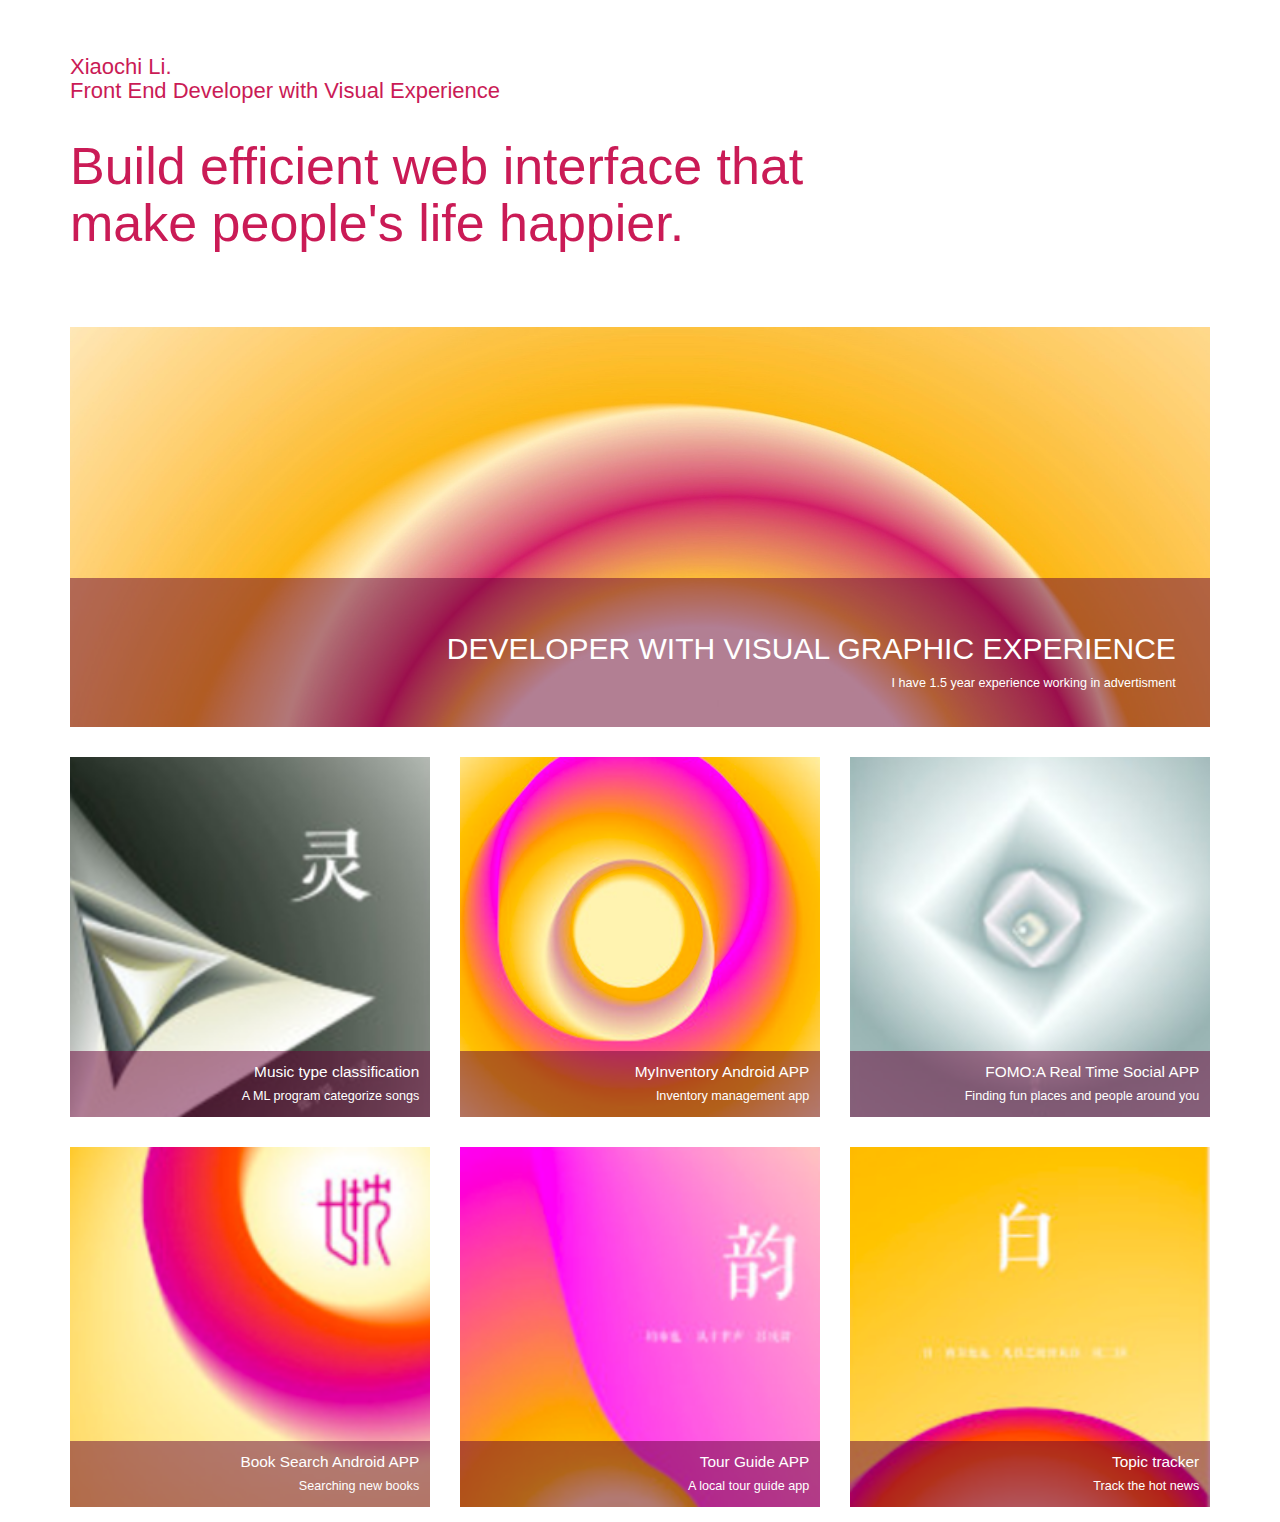
==== public/index.html @ df926b0d "feat: deploy on firebase" ====
<!DOCTYPE html>
<html>

<head>
  <title>Xiaochi Li's Portfolio</title>
  <meta charset="utf-8">
  <meta name="viewport" content="width=device-width, initial-scale=1.0">
  <link rel="stylesheet" type="text/css" href="css/styleSheet.css">
  <link rel="stylesheet" type="text/css" href="css/bootstrap.min.css">
  <link rel="stylesheet" type="text/css" href="node_modules/normalize.css/normalize.css">
  <script type="text/javascript" src="js/jquery-3.2.1.min.js"></script>
  <script type="text/javascript" src="js/js.js"></script>
</head>

<body class="container">
  <header class="row">
    <div class="col-xs-12">
      <h1 class="head-name">Xiaochi Li.
        <br>
        Front End Developer with Visual Experience
      </h1>
    </div>

    <div class="col-xs-12">
      <h2 class="head-intro">Build efficient web interface that make people's life happier.</h2>
    </div>
  </header>

  <div class="row">
    <div class=" col-xs-12  ">
      <div class="project">
        <div class="main">
          <img src="img/main_figure.jpg" alt="main_project">
        </div>
        <div class="info">
          <h2 id="mainImgH">DEVELOPER WITH VISUAL GRAPHIC EXPERIENCE</h2>
          <p class="imageP">I have 1.5 year experience working in advertisment</p>
        </div>
      </div>

    </div>

    <section class=" col-xs-12 col-sm-6 col-md-4 col-lg-4 ">
      <div class="project">
        <img src="img/work1.png " alt="music type classification ">
        <div class="info ">
          <a href="https://github.com/Xiaochi-Li/Music_type_classification ">Music type classification</a>
          <p class="imageP ">A ML program categorize songs</p>
        </div>
      </div>
    </section>

    <!-- Add the extra clearfix for only the required viewport -->
    <!-- <div class="clearfix visible-xs-block"></div> -->

    <section class="col-xs-12 col-sm-6 col-md-4 col-lg-4 ">
      <div class="project">
        <img src="img/work2.png " alt="My inventory app ">
        <div class="info ">
          <a href="https://github.com/Xiaochi-Li/MyInventory ">MyInventory Android APP</a>
          <p class="imageP ">Inventory management app</p>
        </div>

    </section>

    <section class=" col-xs-12 col-sm-6 col-md-4 col-lg-4 ">
      <div class="project">
        <img src="img/work3.png " alt="real social app ">
        <div class="info ">
          <a href=" ">FOMO:A Real Time Social APP</a>
          <p class="imageP ">Finding fun places and people around you</p>
        </div>
      </div>

    </section>

    <section class=" col-xs-12 col-sm-6 col-md-4 col-lg-4 ">
      <div class="project">
        <img src="img/work4.png " alt="Book Search app ">
        <div class="info ">
          <a href="https://github.com/Xiaochi-Li/BookSearchApp ">Book Search Android APP</a>
          <p class="imageP ">Searching new books</p>
        </div>
      </div>

    </section>

    <section class=" col-xs-12 col-sm-6 col-md-4 col-lg-4 ">
      <div class="project">
        <img class="rounded" src="img/work5.png " alt="Tour guide app ">
        <div class="info ">
          <a href="https://github.com/Xiaochi-Li/tourguide ">Tour Guide APP</a>
          <p class="imageP ">A local tour guide app</p>
        </div>
      </div>

    </section>

    <section class=" col-xs-12 col-sm-6 col-md-4 col-lg-4 ">
      <div class="project">
        <img class="rounded" src="img/work6.png " alt="Topic tracker ">
        <div class="info ">
          <a href="https://github.com/Xiaochi-Li/TopicTracker ">Topic tracker</a>
          <p class="imageP ">Track the hot news</p>
        </div>
      </div>
    </section>

    </div>


    <!-- <div class="devider "> -->
  </div>

  <footer></footer>
</body>

</html>
---- public/css/styleSheet.css ----
/*color:
pink:CA1B56
dark red:97536C
purple :D226FD
green yellow:F7FD65
deep yellow:CAB90A
*/


html {
  position:relative;
  box-sizing:content-box;
}

*, *:before, *:after {
  box-sizing: inherit;
}

h1, h2, h3, h4, h5, h6 {
    font-family: 'AG',-apple-system,BlinkMacSystemFont,'helvetica neue',helvetica,ubuntu,roboto,noto,'segoe ui',arial,sans-serif;
  }

body {
  font-family: Tahoma, Geneva, sans-serif;
  color: #2d3c49;
  width: 80%;
  margin-left: auto;
  margin-right: auto;
}

header{
  margin-top:40px;
   color:#CA1B56;
}

.head-name{
  font-size: 18px;
}

.head-intro{
  font-size: 30px;
  margin-bottom: 30px;
}

.main{
  max-height : 400px;
  overflow: hidden;
  position: relative;
}
.main img{
  min-width: 100%;
}

#main-project{
  height: 400px;
}


img {
  width: 100%;
}

.info {
  background-color: rgba(102, 0, 51,0.5);
  color: #fff;
  position: absolute;
  bottom: 0;
  left: 0;
  padding: 3%;
  height:15%;
  width: 100%;
  height: auto;
  vertical-align: bottom;
  text-align: right;
}

#featuredWork {
  margin-top: 10px;
}

.info h2 {
    font-weight: normal;
}

.info a {
  font-size: 1.1em;
}

a:link {
  text-decoration: none;
  cursor: auto;
  color:white;
}

a:visited {
    color: #fff0b3;
}

a:hover {
    color: hotpink;
}

.info p {
  -webkit-margin-before: 5px;
  font-size: 0.9em;
  -webkit-margin-after: 0px;
}

h1 {
  -webkit-margin-before: 0px;
-webkit-margin-after: 0px;
}

.project{
  margin: 15px 0 15px;
  position: relative;
}

.works {
  width: 100%;
  margin-bottom: 5px;
}

.works img {
  width: 100%;
  height: auto;
}


/* Extra small devices (phones, less than 768px) */
/* No media query since this is the default in Bootstrap */

/* Small devices (tablets, 768px and up) */
@media (min-width: 768px) {
  .head-name{
    font-size: 18px;
  }

  .head-intro{
    font-size: 36px;
    max-width: 70%;
    margin-bottom: 60px;
  }
}

/* Medium devices (desktops, 992px and up) */
@media (min-width: 992px) {
  .head-name{
    font-size: 22px;
  }

  .head-intro{
    font-size: 45px;
    max-width: 70%;
    margin-bottom: 60px;
  }
}

/* Large devices (large desktops, 1200px and up) */
@media (min-width: 1200px) {
  .head-name{
    font-size: 22px;
  }

  .head-intro{
    font-size: 52px;
    max-width: 70%;
    margin-bottom: 60px;
  }
}
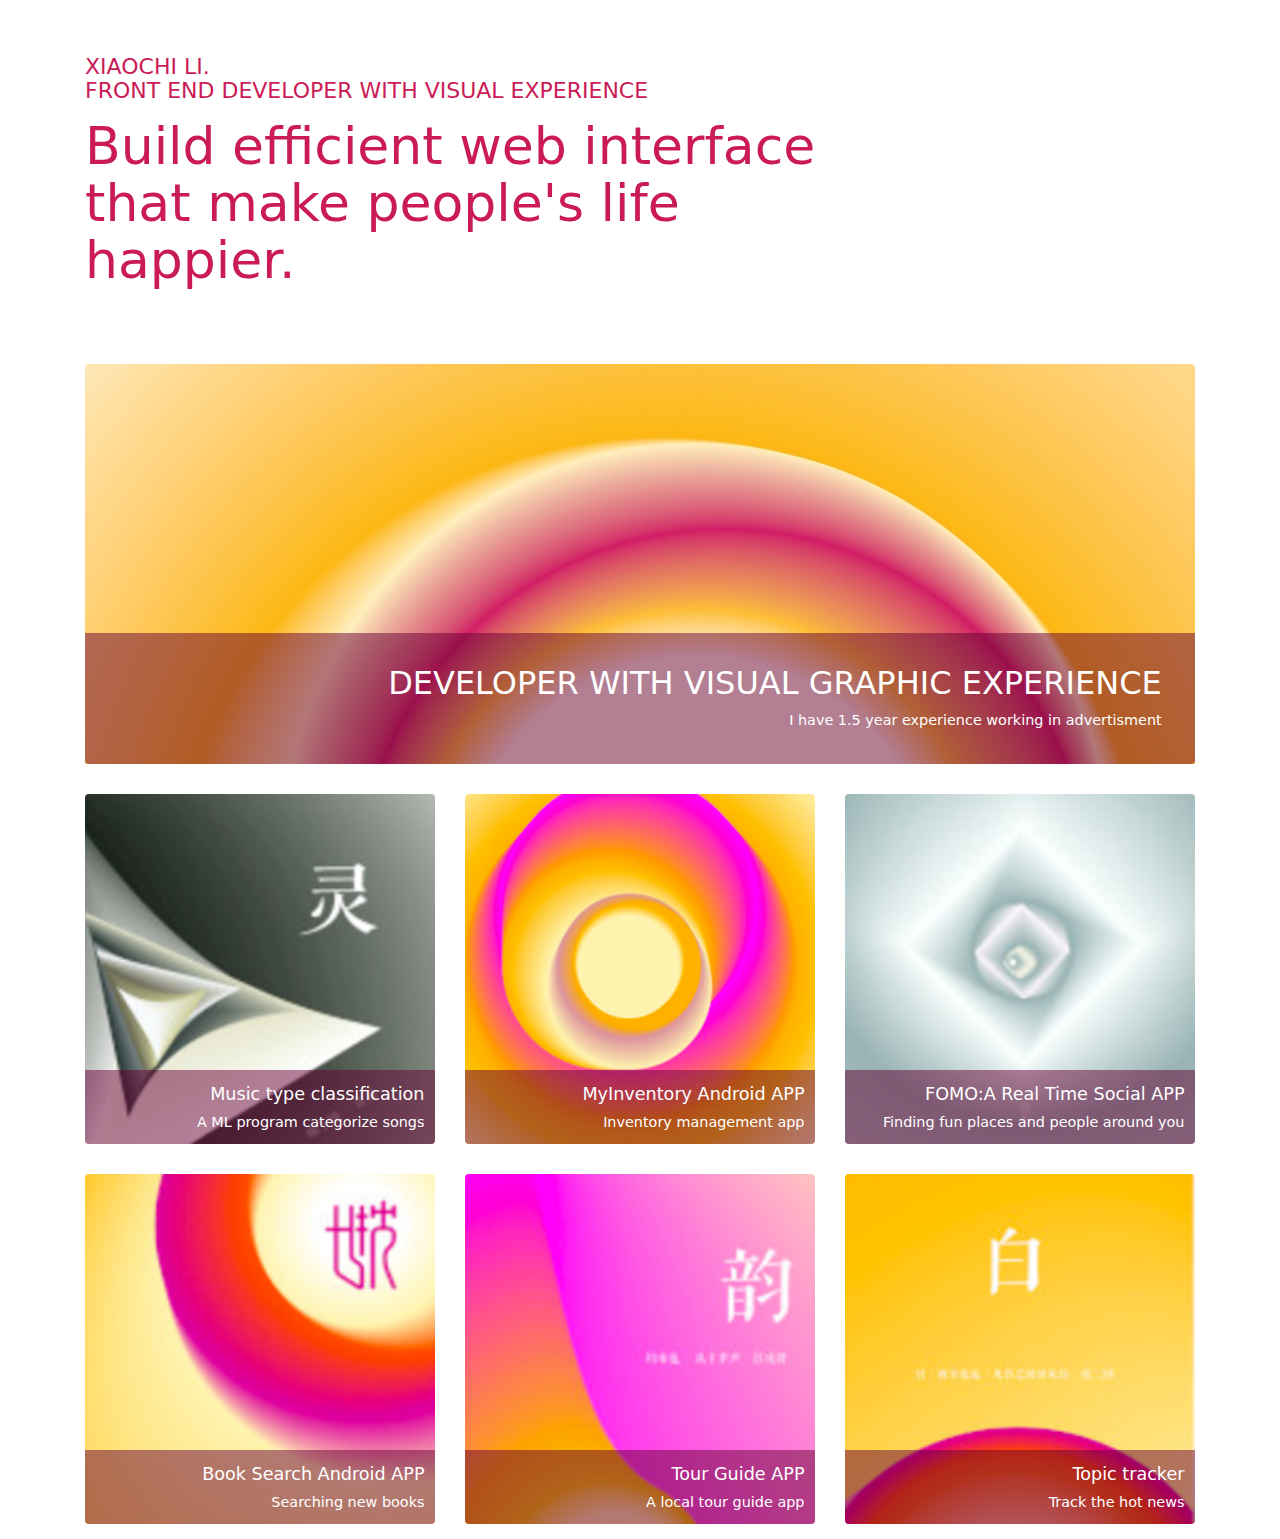
==== commit de36bfce: "fix: major pics align with small pics grids" ====
--- a/public/index.html
+++ b/public/index.html
@@ -1,5 +1,5 @@
 <!DOCTYPE html>
-<html>
+<html lang="en">
 
 <head>
   <title>Xiaochi Li's Portfolio</title>
@@ -14,36 +14,35 @@
 
 <body class="container">
   <header class="row">
-    <div class="col-xs-12">
-      <h1 class="head-name">Xiaochi Li.
+    <div class="col-xs-12 col-sm-12 col-md-12 col-lg-12">
+      <h1 class="head-name text-uppercase text-left">Xiaochi Li.
         <br>
         Front End Developer with Visual Experience
       </h1>
     </div>
 
-    <div class="col-xs-12">
-      <h2 class="head-intro">Build efficient web interface that make people's life happier.</h2>
+    <div class="col-xs-12 col-sm-12 col-md-12 col-lg-12">
+      <h2 class="head-intro text-left">Build efficient web interface that make people's life happier.</h2>
     </div>
   </header>
 
   <div class="row">
-    <div class=" col-xs-12  ">
+    <div class=" col-xs-12 col-sm-12 col-md-12 col-lg-12">
       <div class="project">
         <div class="main">
-          <img src="img/main_figure.jpg" alt="main_project">
+          <img class="rounded img-fluid project-image" src="img/main_figure.jpg" alt="main_project">
         </div>
-        <div class="info">
+        <div class="info rounded-bottom">
           <h2 id="mainImgH">DEVELOPER WITH VISUAL GRAPHIC EXPERIENCE</h2>
           <p class="imageP">I have 1.5 year experience working in advertisment</p>
         </div>
       </div>
-
     </div>
 
     <section class=" col-xs-12 col-sm-6 col-md-4 col-lg-4 ">
       <div class="project">
-        <img src="img/work1.png " alt="music type classification ">
-        <div class="info ">
+        <img class="rounded img-fluid project-image" src="img/work1.png " alt="music type classification ">
+        <div class="info rounded-bottom">
           <a href="https://github.com/Xiaochi-Li/Music_type_classification ">Music type classification</a>
           <p class="imageP ">A ML program categorize songs</p>
         </div>
@@ -55,60 +54,53 @@
 
     <section class="col-xs-12 col-sm-6 col-md-4 col-lg-4 ">
       <div class="project">
-        <img src="img/work2.png " alt="My inventory app ">
-        <div class="info ">
+        <img class="rounded img-fluid project-image" src="img/work2.png " alt="My inventory app ">
+        <div class="info rounded-bottom">
           <a href="https://github.com/Xiaochi-Li/MyInventory ">MyInventory Android APP</a>
           <p class="imageP ">Inventory management app</p>
         </div>
-
     </section>
 
     <section class=" col-xs-12 col-sm-6 col-md-4 col-lg-4 ">
       <div class="project">
-        <img src="img/work3.png " alt="real social app ">
-        <div class="info ">
+        <img class="rounded img-fluid project-image" src="img/work3.png " alt="real social app ">
+        <div class="info rounded-bottom">
           <a href=" ">FOMO:A Real Time Social APP</a>
           <p class="imageP ">Finding fun places and people around you</p>
         </div>
       </div>
-
     </section>
 
     <section class=" col-xs-12 col-sm-6 col-md-4 col-lg-4 ">
       <div class="project">
-        <img src="img/work4.png " alt="Book Search app ">
-        <div class="info ">
+        <img class="rounded img-fluid project-image" src="img/work4.png " alt="Book Search app ">
+        <div class="info rounded-bottom">
           <a href="https://github.com/Xiaochi-Li/BookSearchApp ">Book Search Android APP</a>
           <p class="imageP ">Searching new books</p>
         </div>
       </div>
-
     </section>
 
     <section class=" col-xs-12 col-sm-6 col-md-4 col-lg-4 ">
       <div class="project">
-        <img class="rounded" src="img/work5.png " alt="Tour guide app ">
-        <div class="info ">
+        <img class="rounded img-fluid project-image" src="img/work5.png " alt="Tour guide app ">
+        <div class="info rounded-bottom">
           <a href="https://github.com/Xiaochi-Li/tourguide ">Tour Guide APP</a>
           <p class="imageP ">A local tour guide app</p>
         </div>
       </div>
-
     </section>
 
     <section class=" col-xs-12 col-sm-6 col-md-4 col-lg-4 ">
       <div class="project">
-        <img class="rounded" src="img/work6.png " alt="Topic tracker ">
-        <div class="info ">
+        <img class="rounded img-fluid project-image" src="img/work6.png " alt="Topic tracker ">
+        <div class="info rounded-bottom">
           <a href="https://github.com/Xiaochi-Li/TopicTracker ">Topic tracker</a>
           <p class="imageP ">Track the hot news</p>
         </div>
       </div>
     </section>
-
     </div>
-
-
     <!-- <div class="devider "> -->
   </div>
 
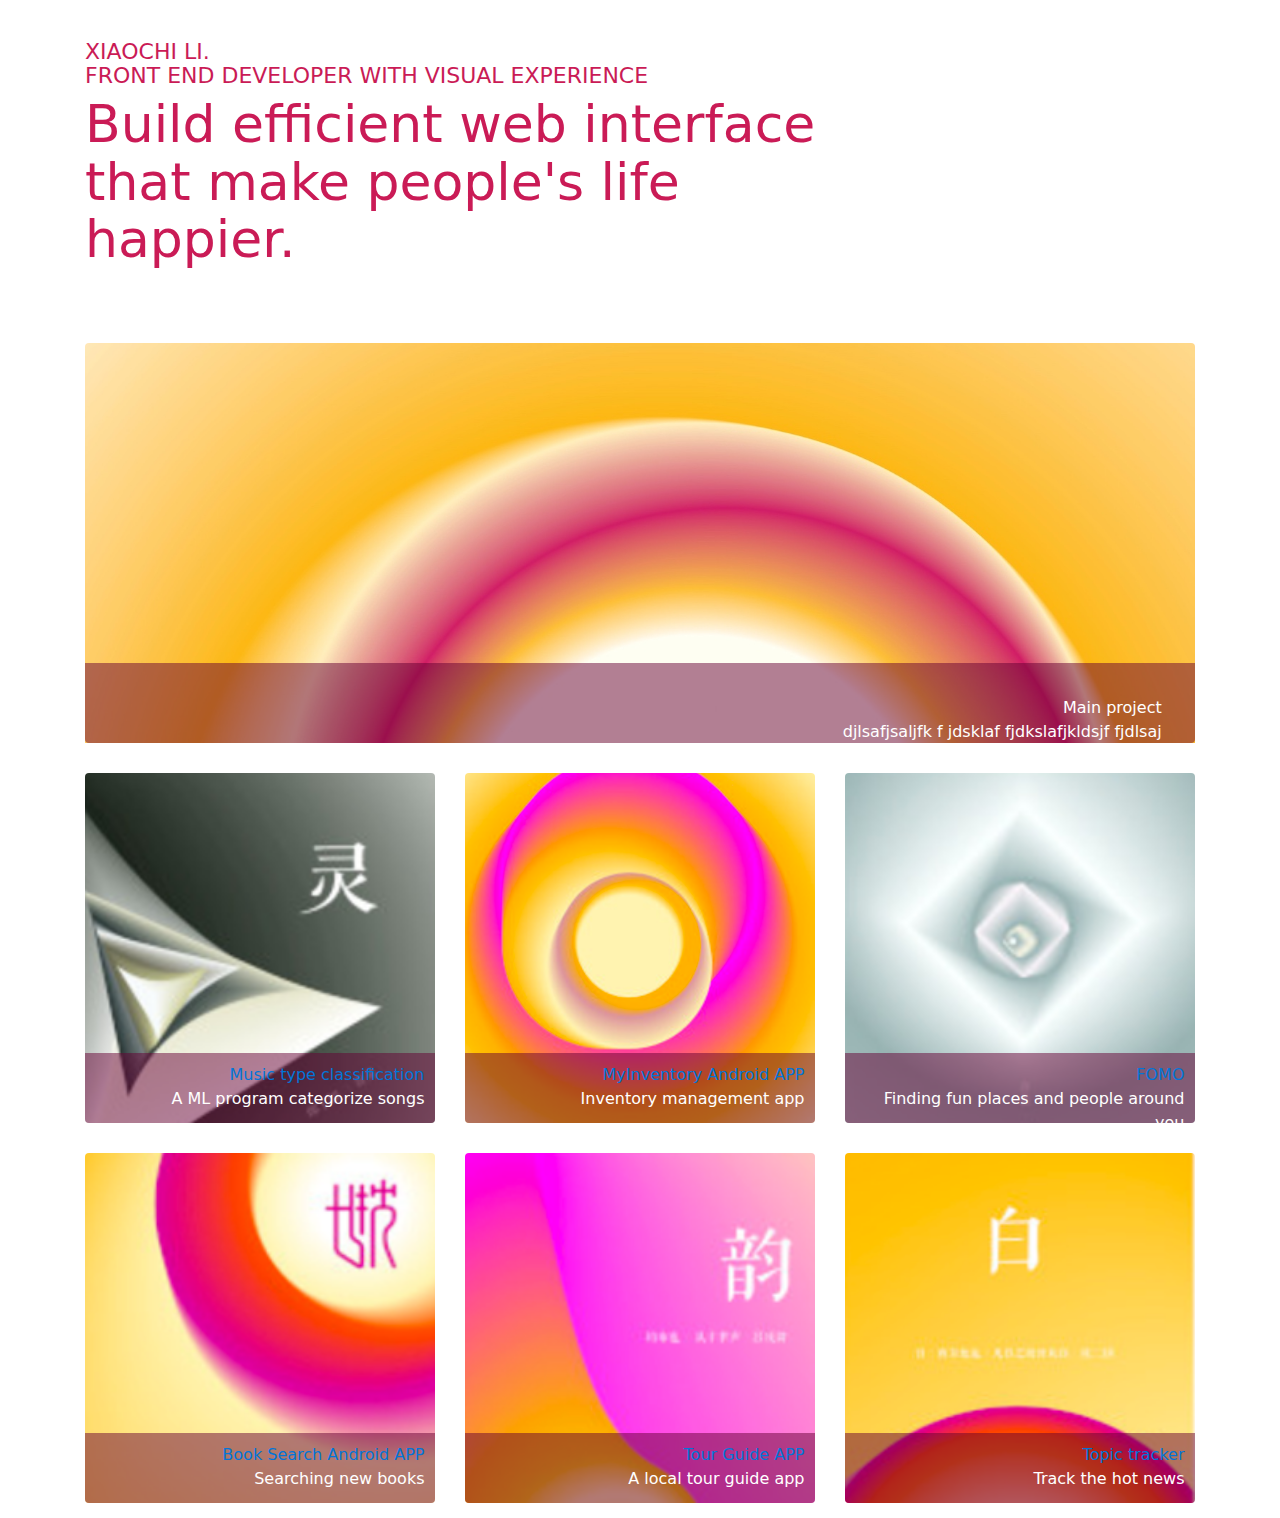
==== commit 28472258: "fix: project description fit the width of project images" ====
--- a/public/index.html
+++ b/public/index.html
@@ -5,9 +5,10 @@
   <title>Xiaochi Li's Portfolio</title>
   <meta charset="utf-8">
   <meta name="viewport" content="width=device-width, initial-scale=1.0">
+  <link rel="stylesheet" type="text/css" href="node_modules/normalize.css/normalize.css">
+  <link rel="stylesheet" type="text/css" href="css/bootstrap.min.css">
   <link rel="stylesheet" type="text/css" href="css/styleSheet.css">
-  <link rel="stylesheet" type="text/css" href="css/bootstrap.min.css">
-  <link rel="stylesheet" type="text/css" href="node_modules/normalize.css/normalize.css">
+  <link href="https://fonts.googleapis.com/css?family=PT+Sans+Narrow" rel="stylesheet">
   <script type="text/javascript" src="js/jquery-3.2.1.min.js"></script>
   <script type="text/javascript" src="js/js.js"></script>
 </head>
@@ -27,24 +28,24 @@
   </header>
 
   <div class="row">
-    <div class=" col-xs-12 col-sm-12 col-md-12 col-lg-12">
+    <section class=" col-xs-12 col-sm-12 col-md-12 col-lg-12">
       <div class="project">
         <div class="main">
           <img class="rounded img-fluid project-image" src="img/main_figure.jpg" alt="main_project">
         </div>
         <div class="info rounded-bottom">
-          <h2 id="mainImgH">DEVELOPER WITH VISUAL GRAPHIC EXPERIENCE</h2>
-          <p class="imageP">I have 1.5 year experience working in advertisment</p>
+          <a class: "project-title">Main project</h2>
+          <p class="project-discrip">djlsafjsaljfk f jdsklaf  fjdkslafjkldsjf  fjdlsaj</p>
         </div>
       </div>
-    </div>
+    </section>
 
     <section class=" col-xs-12 col-sm-6 col-md-4 col-lg-4 ">
       <div class="project">
         <img class="rounded img-fluid project-image" src="img/work1.png " alt="music type classification ">
         <div class="info rounded-bottom">
-          <a href="https://github.com/Xiaochi-Li/Music_type_classification ">Music type classification</a>
-          <p class="imageP ">A ML program categorize songs</p>
+          <a class: "project-title" href="https://github.com/Xiaochi-Li/Music_type_classification ">Music type classification</a>
+          <p class="project-discrip">A ML program categorize songs</p>
         </div>
       </div>
     </section>
@@ -56,8 +57,8 @@
       <div class="project">
         <img class="rounded img-fluid project-image" src="img/work2.png " alt="My inventory app ">
         <div class="info rounded-bottom">
-          <a href="https://github.com/Xiaochi-Li/MyInventory ">MyInventory Android APP</a>
-          <p class="imageP ">Inventory management app</p>
+          <a class: "project-title" href="https://github.com/Xiaochi-Li/MyInventory ">MyInventory Android APP</a>
+          <p class="project-discrip ">Inventory management app</p>
         </div>
     </section>
 
@@ -65,8 +66,8 @@
       <div class="project">
         <img class="rounded img-fluid project-image" src="img/work3.png " alt="real social app ">
         <div class="info rounded-bottom">
-          <a href=" ">FOMO:A Real Time Social APP</a>
-          <p class="imageP ">Finding fun places and people around you</p>
+          <a class: "project-title" href=" ">FOMO</a>
+          <p class="project-discrip ">Finding fun places and people around you</p>
         </div>
       </div>
     </section>
@@ -75,8 +76,8 @@
       <div class="project">
         <img class="rounded img-fluid project-image" src="img/work4.png " alt="Book Search app ">
         <div class="info rounded-bottom">
-          <a href="https://github.com/Xiaochi-Li/BookSearchApp ">Book Search Android APP</a>
-          <p class="imageP ">Searching new books</p>
+          <a class: "project-title" href="https://github.com/Xiaochi-Li/BookSearchApp ">Book Search Android APP</a>
+          <p class="project-discrip ">Searching new books</p>
         </div>
       </div>
     </section>
@@ -85,8 +86,8 @@
       <div class="project">
         <img class="rounded img-fluid project-image" src="img/work5.png " alt="Tour guide app ">
         <div class="info rounded-bottom">
-          <a href="https://github.com/Xiaochi-Li/tourguide ">Tour Guide APP</a>
-          <p class="imageP ">A local tour guide app</p>
+          <a class: "project-title" href="https://github.com/Xiaochi-Li/tourguide ">Tour Guide APP</a>
+          <p class="project-discrip ">A local tour guide app</p>
         </div>
       </div>
     </section>
@@ -95,8 +96,8 @@
       <div class="project">
         <img class="rounded img-fluid project-image" src="img/work6.png " alt="Topic tracker ">
         <div class="info rounded-bottom">
-          <a href="https://github.com/Xiaochi-Li/TopicTracker ">Topic tracker</a>
-          <p class="imageP ">Track the hot news</p>
+          <a class: "project-title" href="https://github.com/Xiaochi-Li/TopicTracker ">Topic tracker</a>
+          <p class="project-discrip ">Track the hot news</p>
         </div>
       </div>
     </section>
--- a/public/css/styleSheet.css
+++ b/public/css/styleSheet.css
@@ -9,19 +9,15 @@
 
 html {
   position:relative;
-  box-sizing:content-box;
+  /*box-sizing:content-box;*/
+  font-family: 'PT Sans Narrow', sans-serif;
 }
 
 *, *:before, *:after {
   box-sizing: inherit;
 }
 
-h1, h2, h3, h4, h5, h6 {
-    font-family: 'AG',-apple-system,BlinkMacSystemFont,'helvetica neue',helvetica,ubuntu,roboto,noto,'segoe ui',arial,sans-serif;
-  }
-
 body {
-  font-family: Tahoma, Geneva, sans-serif;
   color: #2d3c49;
   width: 80%;
   margin-left: auto;
@@ -47,9 +43,6 @@
   overflow: hidden;
   position: relative;
 }
-.main img{
-  min-width: 100%;
-}
 
 #main-project{
   height: 400px;
@@ -67,26 +60,19 @@
   bottom: 0;
   left: 0;
   padding: 3%;
-  height:15%;
-  width: 100%;
-  height: auto;
+  height:20%;
+  width:100%;
   vertical-align: bottom;
   text-align: right;
 }
 
-#featuredWork {
-  margin-top: 10px;
+
+.project{
+  margin: 15px 0 15px;
+  position: relative;
 }
 
-.info h2 {
-    font-weight: normal;
-}
-
-.info a {
-  font-size: 1.1em;
-}
-
-a:link {
+.project-title{
   text-decoration: none;
   cursor: auto;
   color:white;
@@ -100,31 +86,6 @@
     color: hotpink;
 }
 
-.info p {
-  -webkit-margin-before: 5px;
-  font-size: 0.9em;
-  -webkit-margin-after: 0px;
-}
-
-h1 {
-  -webkit-margin-before: 0px;
--webkit-margin-after: 0px;
-}
-
-.project{
-  margin: 15px 0 15px;
-  position: relative;
-}
-
-.works {
-  width: 100%;
-  margin-bottom: 5px;
-}
-
-.works img {
-  width: 100%;
-  height: auto;
-}
 
 
 /* Extra small devices (phones, less than 768px) */
